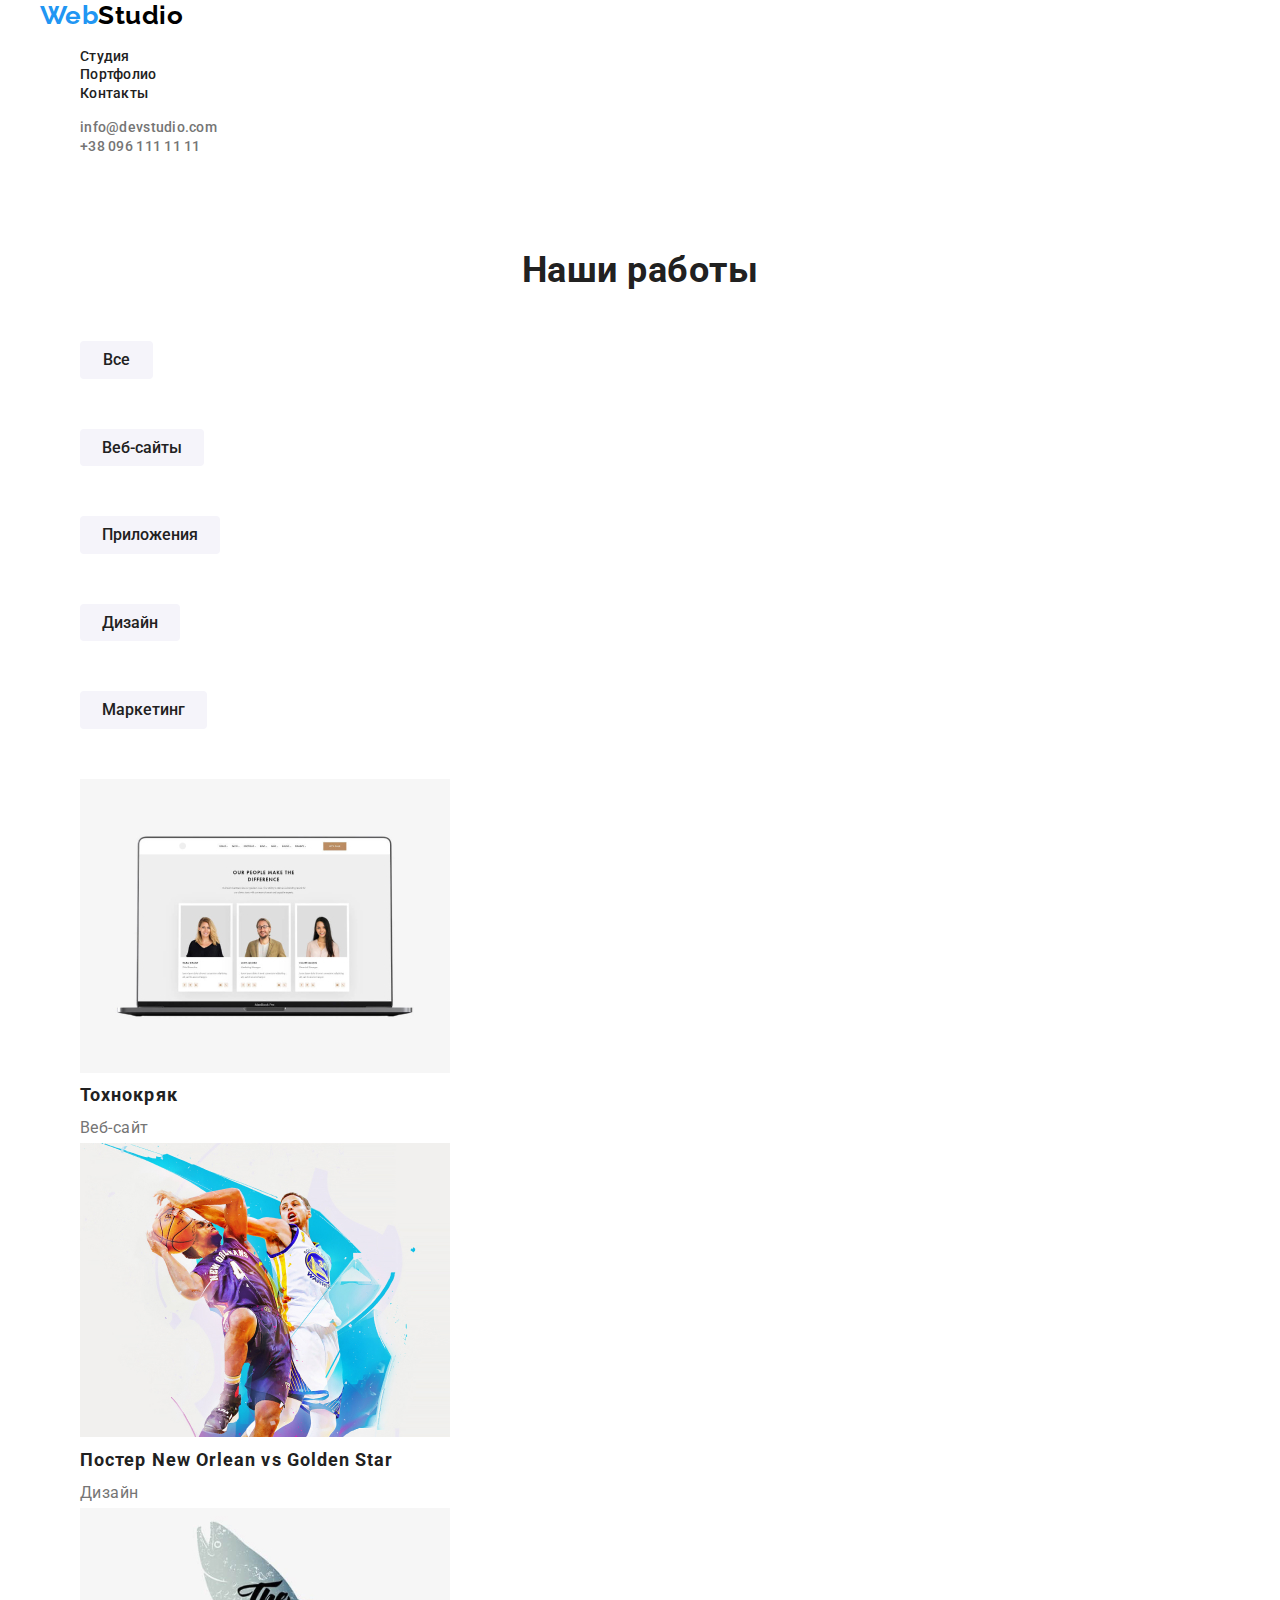
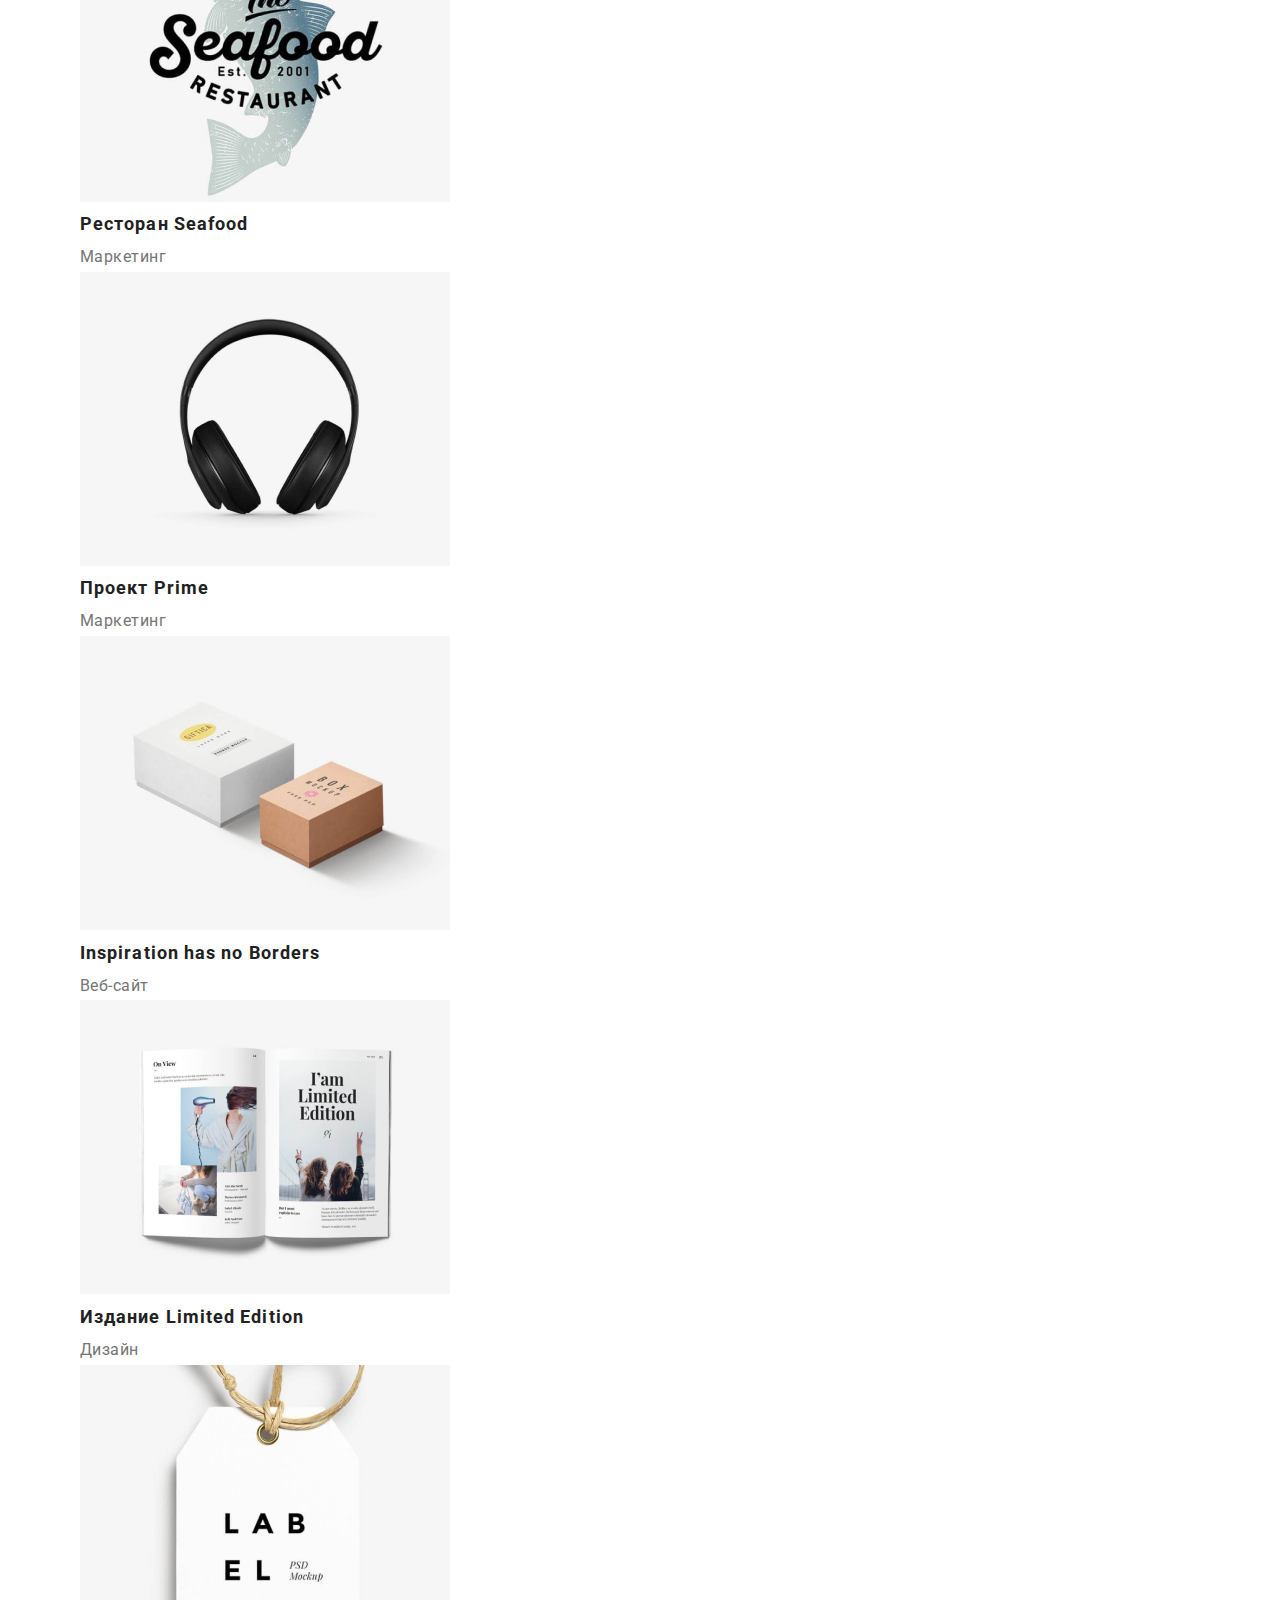
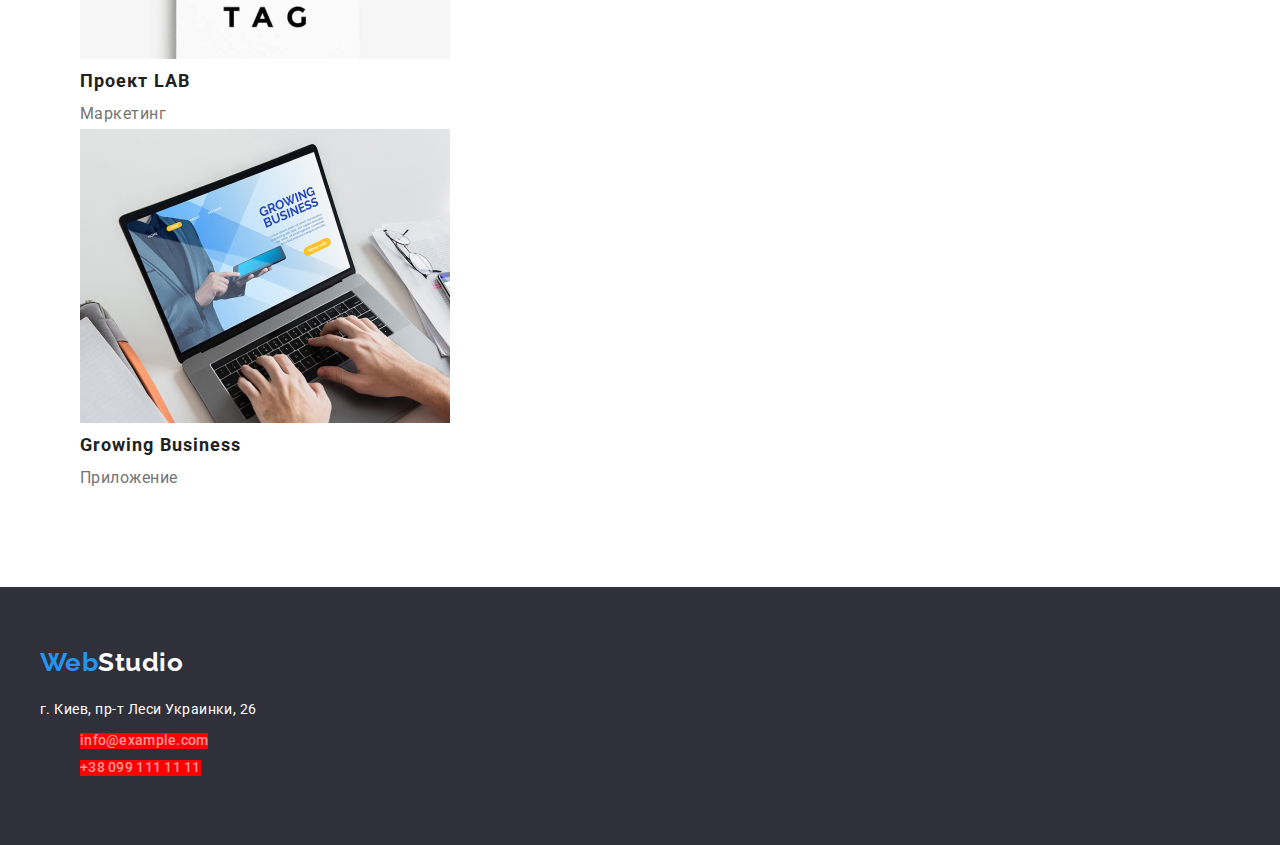
==== portfolio.html @ c57b148e "ДЗ -3-24.11" ====
<!DOCTYPE html>
<html lang="ru">
    <head>
    <meta charset="UTF-8">
    <meta http-equiv="X-UA-Compatible" content="IE=edge">
    <meta name="viewport" content="width=device-width, initial-scale=1.0">
    <title>WebStudio</title>
    <link rel="preconnect" href="https://fonts.googleapis.com">
    <link rel="preconnect" href="https://fonts.gstatic.com" crossorigin>
    <link href="https://fonts.googleapis.com/css2?family=Raleway:wght@700&family=Roboto:wght@400;500;700;900&display=swap"
        rel="stylesheet">
    <link rel="stylesheet" href=" https://cdnjs.cloudflare.com/ajax/libs/modern-normalize/1.1.0/modern-normalize.min.css">
    <link rel="stylesheet" href="./css/style.css">
</head>
<body>
    <!--Шапка сайта-->
    <header class="header section">
        <div class="container">
            <nav>
                <a class="logo" href="./index.html"><span>Web</span>Studio</a>
                <ul class="nav">
                    <li><a href="./index.html" class="nav-link">Студия</a></li>
                    <li><a href="./portfolio.html" class="nav-link">Портфолио</a></li>
                    <li><a href="" class="nav-link">Контакты</a></li>
                </ul>
            </nav>
            <ul class="contacts">
                <li><a href="mailto:info@devstudio.com" class="contact">info@devstudio.com</a></li>
                <li><a href="tel:+380961111111" class="contact">+38 096 111 11 11</a></li>
            </ul>
        </div>
    </header>
    <!--Основной контент-->
    <main class="main section">
        <!--Портфолио-->
        <section class="portfolio-section" >
           <div class="container">
                <h1 class="title">Наши работы</h1>
                <ul class="filter">
                    <li><button type="button" class="button">Все</button></li>
                    <li><button type="button" class="button">Веб-сайты</button></li>
                    <li><button type="button" class="button">Приложения</button></li>
                    <li><button type="button" class="button">Дизайн</button></li>
                    <li><button type="button" class="button">Маркетинг</button></li>
                </ul>
                <!--Наши проекты-->
                <ul class="projects">
                    <li class="project-item">
                        <a class="project-link" href="">
                            <img class="project-img" src="./image/project1.jpg" alt="Раскрытый ноутбук" width="370">
                            <div>
                                <h2 class="project-title">Тохнокряк</h2>
                                <p class="project-text">Веб-сайт</p>
                            </div>
                        </a>
                    </li>
                    <li class="project-item">
                        <a class="project-link" href="">
                            <img class="project-img" src="./image/project2.jpg" alt="Два парня играют в баскетбол" width="370">
                            <div>
                                <h2 class="project-title">Постер New Orlean vs Golden Star</h2>
                                <p class="project-text">Дизайн</p>
                            </div>
                
                        </a>
                    </li>
                    <li class="project-item">
                        <a class="project-link" href="">
                            <img class="project-img" src="./image/project3.jpg" alt="На фоне рыбы изображен текст" width="370">
                            <div>
                                <h2 class="project-title">Ресторан Seafood</h2>
                                <p class="project-text">Маркетинг</p>
                            </div>
                        </a>
                    </li>
                    <li class="project-item">
                        <a class="project-link" href="">
                            <img class="project-img" src="./image/project4.jpg" alt="Черные наушники" width="370">
                            <div>
                                <h2 class="project-title">Проект Prime</h2>
                                <p class="project-text">Маркетинг</p>
                            </div>
                        </a>
                    </li>
                    <li class="project-item">
                        <a class="project-link" href="">
                            <img class="project-img" src="./image/project5.jpg" alt="Монитор" width="370">
                            <div>
                                <h2 class="project-title">Inspiration has no Borders</h2>
                                <p class="project-text">Веб-сайт</p>
                            </div>
                        </a>
                    </li>
                    <li class="project-item">
                        <a class="project-link" href="">
                            <img class="project-img" src="./image/project7.jpg" alt="Раскрытый журнал" width="370">
                            <div>
                                <h2 class="project-title">Издание Limited Edition</h2>
                                <p class="project-text">Дизайн</p>
                            </div>
                        </a>
                    </li>
                    <li class="project-item">
                        <a class="project-link" href="">
                            <img class="project-img" src="./image/project8.jpg" alt="Бирка белого цвета" width="370">
                            <div>
                                <h2 class="project-title">Проект LAB</h2>
                                <p class="project-text">Маркетинг</p>
                            </div>
                        </a>
                    </li>
                    <li class="project-item">
                        <a class="project-link" href="">
                            <img class="project-img" src="./image/project9.jpg" alt="Руки печатают на ноутбуке" width="370">
                            <div>
                                <h2 class="project-title">Growing Business</h2>
                                <p class="project-text">Приложение</p>
                            </div>
                        </a>
                    </li>
                </ul>
           </div>
        </section>
    </main>
    <!--Футер-->
    <footer class="section-footer">
        <div class="container">
            <a class="logo footer" href=""><span>Web</span>Studio</a>
            <address class="address">г. Киев, пр-т Леси Украинки, 26</address>
            <ul class="contacts">
                <li> <a href="mailto:info@example.com" class="contact footer">info@example.com</a></li>
                <li> <a href="tel:+380991111111" class="contact footer">+38 099 111 11 11</a></li>
            </ul>
        </div>
    </footer>
</body>
</html>
---- css/style.css ----
:root {
  --primary-text-color: #212121;
  --secondary-text-color: #757575;
  --accent-color: #2196f3;
  --white-color: #ffffff;
  --black-color: black;
  --primary-backgroud-color: #ffffff;
  --secondary-background-color: #f5f4fa;
  --hero-background-color: #2f303a;
  --contact-color: rgba(255, 255, 255, 0.6);
}

body {
  background-color: var(--primary-backgroud-color);
  color: var(--primary-text-color);
  font-family: Roboto, sans-serif;
  letter-spacing: 0.03em;
}
ul {
  list-style: none;
}

.container {
  width: 1200px;
  margin-left: auto;
  margin-right: auto;
  /* outline: 2px solid red;
  background-color: rgb(140, 150, 179); */
}

.section {
  margin-bottom: 94px;
}
/* header */
/* logo */
.logo {
  font-family: Raleway, cursive;
  color: var(--black-color);
  font-weight: bold;
  font-size: 26px;
  line-height: 1.19;
  text-decoration: none;
}
.logo > span {
  color: var(--accent-color);
}
.nav-link {
  color: var(--primary-text-color);
  font-weight: 500;
  font-size: 14px;
  line-height: 1.14;
  letter-spacing: 0.02em;
  text-decoration: none;
}
.nav-link:hover,
.nav-link:focus {
  color: var(--accent-color);
}
.contacts {
  margin-top: 0;
  margin-bottom: 0;
}
.contact {
  color: var(--secondary-text-color);
  font-weight: 500;
  font-size: 14px;
  line-height: 1.14;
  letter-spacing: 0.02em;
  text-decoration: none;
}
.contact:hover,
.contact:focus {
  color: var(--accent-color);
}
/* main */
/* hero-section */
.section.hero {
  background-color: var(--hero-background-color);
  color: var(--white-color);
  text-align: center;
  padding: 200px 452px;
}
.hero-title {
  font-weight: 900;
  font-size: 44px;
  line-height: 1.36;
  letter-spacing: 0.06em;
  text-transform: uppercase;

  margin-top: 0;
  margin-bottom: 40px;
  min-width: 696px;
}
.hero-button {
  color: var(--white-color);
  background-color: var(--accent-color);
  border: 1px solid transparent;

  font-family: inherit;
  font-weight: bold;
  font-size: 16px;
  line-height: 1.87;
  display: inline-block;
  align-items: center;
  text-align: center;
  letter-spacing: 0.06em;

  cursor: pointer;

  margin-top: 0;
  margin-bottom: 0;
  padding: 10px 32px;
  min-width: 200px;
  border-radius: 4px;
}
.title {
  font-weight: bold;
  font-size: 36px;
  line-height: 1.17;
  text-align: center;
  margin-top: 0;
  margin-bottom: 50px;
}
/* features-section */
.features {
  margin-top: 0;
  margin-bottom: 0;
}

.feature-title {
  font-weight: bold;
  font-size: 14px;
  line-height: 1.14;
  letter-spacing: 0.03em;
  text-transform: uppercase;

  margin-top: 0;
  margin-bottom: 10px;
  min-width: 270px;
}

.feature-text {
  color: var(--secondary-text-color);
  font-size: 14px;
  line-height: 1.7;

  margin-top: 0;
  margin-bottom: 0;
  width: 270px;
}

/* work */
.work {
  margin-top: 0;
  margin-bottom: 0;
}
/* team-section */
.section.team {
  background-color: var(--secondary-background-color);
  padding-top: 94px;
  padding-bottom: 94px;
}
.team {
  margin-top: 0;
  margin-bottom: 0;
  padding: 0;
}
.team-link {
  margin-bottom: 30px;
}
.team-profession {
  color: var(--secondary-text-color);
}
.team-name {
  font-weight: 500;
  font-size: 16px;
  line-height: 1.9;
  text-align: center;

  margin-top: 0;
  margin-bottom: 10px;
}
.team-profession {
  color: var(--secondary-text-color);
  font-size: 16px;
  line-height: 1.9;
  text-align: center;

  margin-top: 0;
  margin-bottom: 0;
}
.team-item {
  background-color: var(--white-color);
  width: 270px;
}
/* footer */

.section-footer {
  background-color: var(--hero-background-color);
  padding-top: 60px;
  padding-bottom: 60px;
}
.address {
  color: var(--white-color);
  font-style: normal;
  font-size: 14px;
  line-height: 1.7;

  margin-bottom: 9px;
}
.logo.footer {
  color: var(--white-color);

  margin-top: 0;
  margin-bottom: 20px;
  display: inline-block;
}
.contact.footer {
  color: var(--contact-color);
  text-decoration: none;

  display: inline-block;
  margin-bottom: 9px;
  background-color: red;
}
.contact.footer:nth-child(5) {
  margin-bottom: 0;
  background-color: seagreen;
}

/* portfolio */
.button {
  color: var(--primary-text-color);
  background-color: var(--secondary-background-color);

  font-family: inherit;
  font-style: normal;
  font-weight: 500;
  font-size: 16px;
  line-height: 1.6;
  text-align: center;

  cursor: pointer;
  border: none;

  border-radius: 4px;
  display: inline-block;
  padding: 6px 22px;
  min-width: 73px;

  margin-bottom: 50px;
}
.button:hover,
.button:focus {
  background-color: var(--accent-color);
  color: var(--white-color);
}

/* projects */
.portfolio-section {
}
.filter {
  margin-top: 0;
  margin-bottom: 0;
}
.projects {
  margin-top: 0;
  margin-bottom: 0;
}
.project-link {
  text-decoration: none;
}
.project-title {
  color: var(--primary-text-color);
  font-weight: bold;
  font-size: 18px;
  line-height: 2;
  letter-spacing: 0.06em;

  margin-top: 0;
  margin-bottom: 0;
}
.project-text {
  color: var(--secondary-text-color);
  font-size: 16px;
  line-height: 1.87;

  margin-top: 0;
  margin-bottom: 0;
}
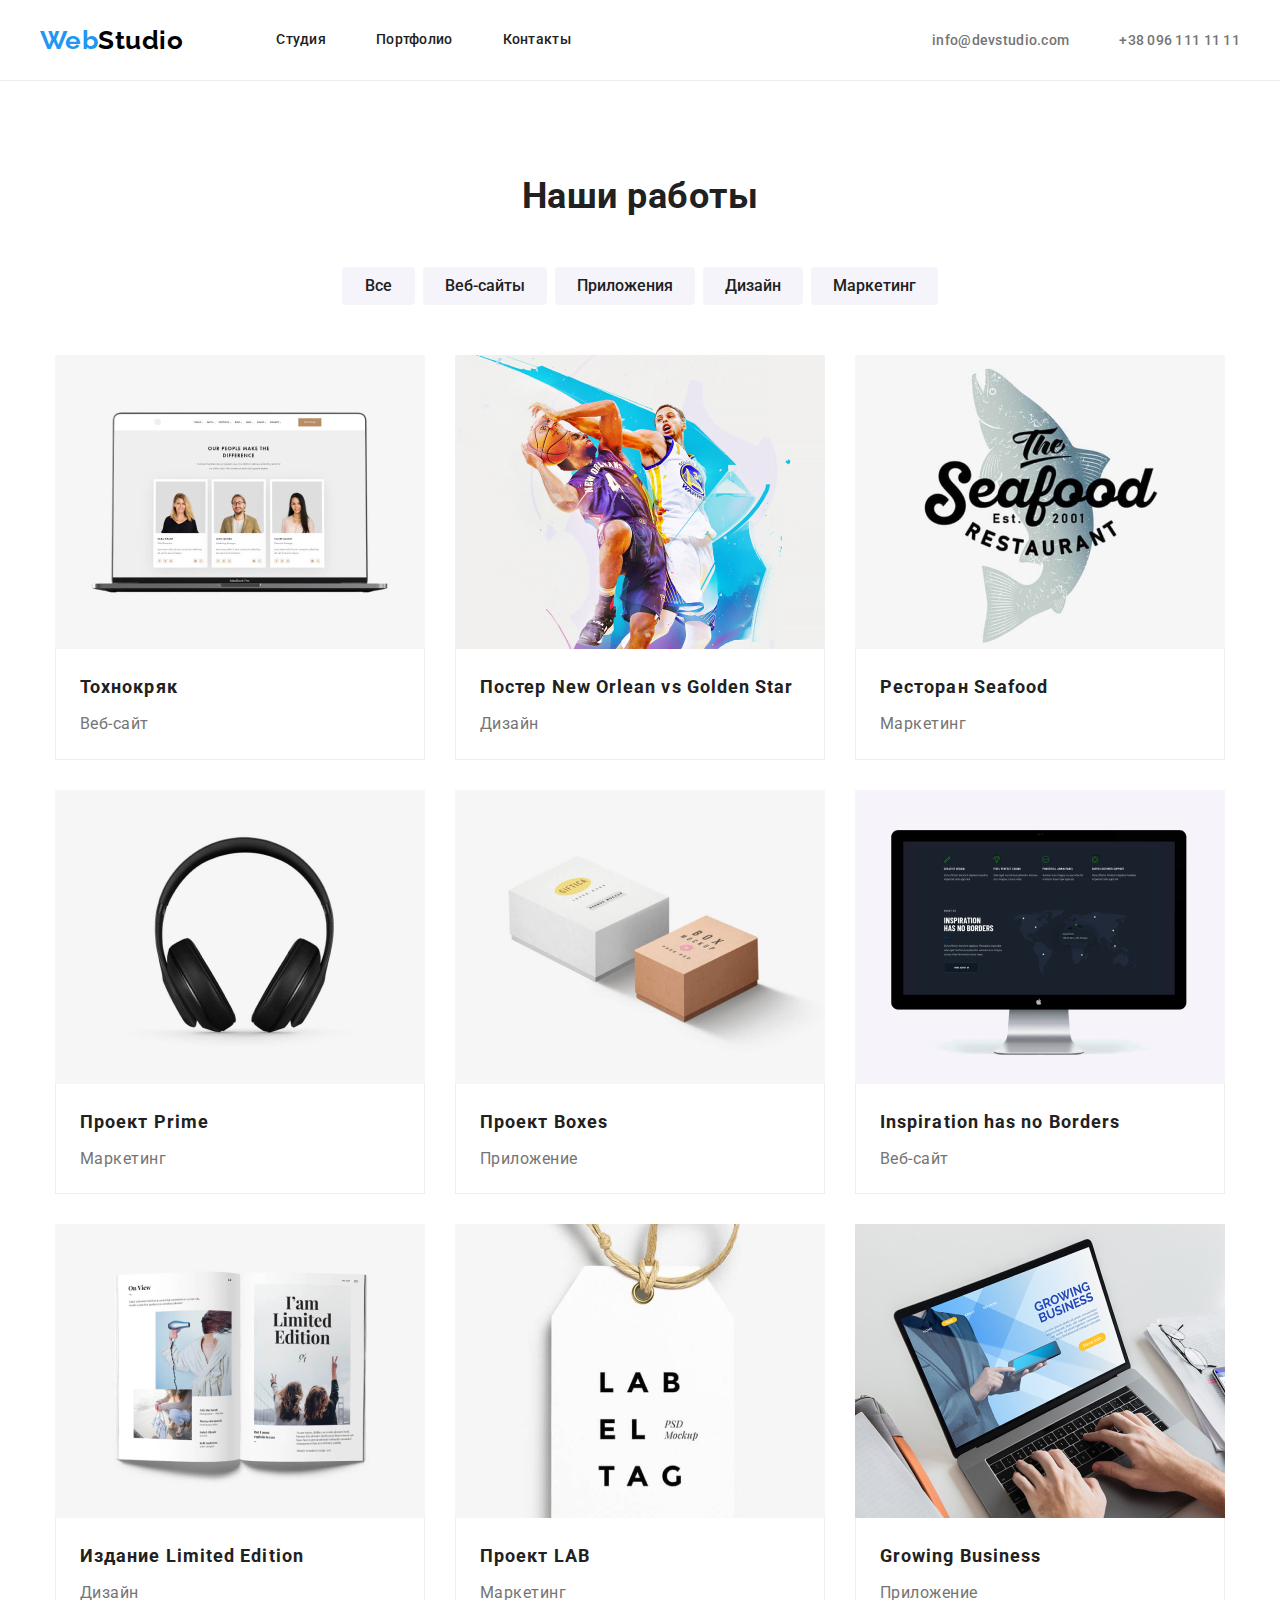
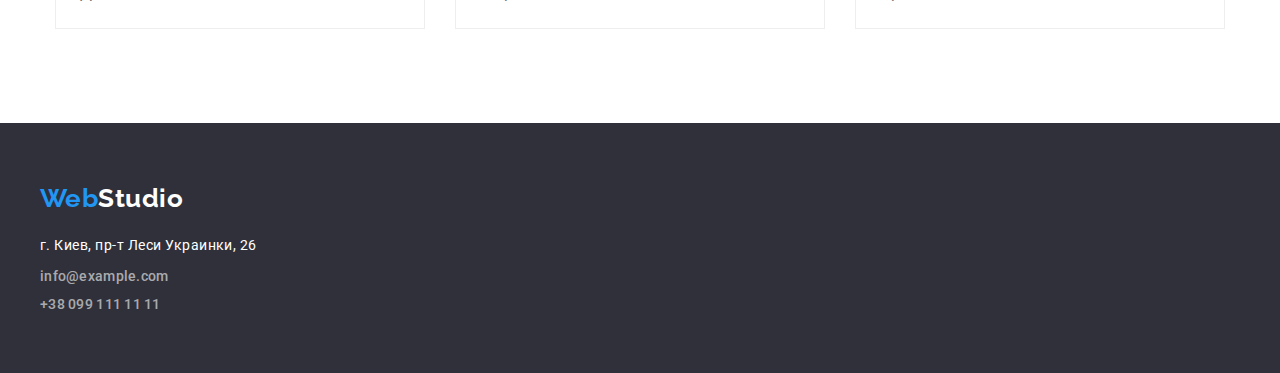
==== commit 093d0dd2: "ДЗ-3 -25.11" ====
--- a/portfolio.html
+++ b/portfolio.html
@@ -14,34 +14,34 @@
 </head>
 <body>
     <!--Шапка сайта-->
-    <header class="header section">
+    <header class="header">
         <div class="container">
-            <nav>
-                <a class="logo" href="./index.html"><span>Web</span>Studio</a>
-                <ul class="nav">
-                    <li><a href="./index.html" class="nav-link">Студия</a></li>
-                    <li><a href="./portfolio.html" class="nav-link">Портфолио</a></li>
-                    <li><a href="" class="nav-link">Контакты</a></li>
+            <nav class="nav">
+                <a class="logo" href="./index.html"><span class="logo-color">Web</span>Studio</a>
+                <ul class="nav-site">
+                    <li class="item"><a href="./index.html" class="nav-link">Студия</a></li>
+                    <li class="item"><a href="./portfolio.html" class="nav-link">Портфолио</a></li>
+                    <li class="item"><a href="" class="nav-link">Контакты</a></li>
                 </ul>
             </nav>
             <ul class="contacts">
-                <li><a href="mailto:info@devstudio.com" class="contact">info@devstudio.com</a></li>
-                <li><a href="tel:+380961111111" class="contact">+38 096 111 11 11</a></li>
+                <li class="item"><a href="mailto:info@devstudio.com" class="contact">info@devstudio.com</a></li>
+                <li class="item"><a href="tel:+380961111111" class="contact">+38 096 111 11 11</a></li>
             </ul>
         </div>
     </header>
     <!--Основной контент-->
-    <main class="main section">
+    <main class="main-section">
         <!--Портфолио-->
-        <section class="portfolio-section" >
+        <section class="section" >
            <div class="container">
                 <h1 class="title">Наши работы</h1>
                 <ul class="filter">
-                    <li><button type="button" class="button">Все</button></li>
-                    <li><button type="button" class="button">Веб-сайты</button></li>
-                    <li><button type="button" class="button">Приложения</button></li>
-                    <li><button type="button" class="button">Дизайн</button></li>
-                    <li><button type="button" class="button">Маркетинг</button></li>
+                    <li class="item"><button type="button" class="button">Все</button></li>
+                    <li class="item"><button type="button" class="button">Веб-сайты</button></li>
+                    <li class="item"><button type="button" class="button">Приложения</button></li>
+                    <li class="item"><button type="button" class="button">Дизайн</button></li>
+                    <li class="item"><button type="button" class="button">Маркетинг</button></li>
                 </ul>
                 <!--Наши проекты-->
                 <ul class="projects">
@@ -61,7 +61,6 @@
                                 <h2 class="project-title">Постер New Orlean vs Golden Star</h2>
                                 <p class="project-text">Дизайн</p>
                             </div>
-                
                         </a>
                     </li>
                     <li class="project-item">
@@ -84,7 +83,16 @@
                     </li>
                     <li class="project-item">
                         <a class="project-link" href="">
-                            <img class="project-img" src="./image/project5.jpg" alt="Монитор" width="370">
+                            <img class="project-img" src="./image/project5.jpg" alt="Две коробки" width="370">
+                            <div>
+                                <h2 class="project-title">Проект Boxes</h2>
+                                <p class="project-text">Приложение</p>
+                            </div>
+                        </a>
+                    </li>
+                    <li class="project-item">
+                        <a class="project-link" href="">
+                            <img class="project-img" src="./image/project6.jpg" alt="Монитор" width="370">
                             <div>
                                 <h2 class="project-title">Inspiration has no Borders</h2>
                                 <p class="project-text">Веб-сайт</p>
@@ -125,11 +133,11 @@
     <!--Футер-->
     <footer class="section-footer">
         <div class="container">
-            <a class="logo footer" href=""><span>Web</span>Studio</a>
+            <a class="logo footer" href=""><span class="logo-color">Web</span>Studio</a>
             <address class="address">г. Киев, пр-т Леси Украинки, 26</address>
             <ul class="contacts">
-                <li> <a href="mailto:info@example.com" class="contact footer">info@example.com</a></li>
-                <li> <a href="tel:+380991111111" class="contact footer">+38 099 111 11 11</a></li>
+                <li class="contact-item"><a href="mailto:info@example.com" class="contact footer">info@example.com</a></li>
+                <li class="contact-item"><a href="tel:+380991111111" class="contact footer">+38 099 111 11 11</a></>
             </ul>
         </div>
     </footer>
--- a/css/style.css
+++ b/css/style.css
@@ -19,19 +19,42 @@
 ul {
   list-style: none;
 }
-
+h1,
+h2,
+h3,
+p,
+ul {
+  margin-top: 0;
+  margin-bottom: 0;
+  padding-left: 0;
+}
 .container {
   width: 1200px;
   margin-left: auto;
   margin-right: auto;
-  /* outline: 2px solid red;
-  background-color: rgb(140, 150, 179); */
 }
 
 .section {
-  margin-bottom: 94px;
+  padding-top: 94px;
+  padding-bottom: 94px;
+}
+.section:nth-child(3) {
+  padding-top: 0;
 }
 /* header */
+.header {
+  border-bottom: 1px solid #ececec;
+}
+.header .container {
+  display: flex;
+  align-items: center;
+  justify-content: ;
+}
+/* nav */
+.nav {
+  display: flex;
+  align-items: center;
+}
 /* logo */
 .logo {
   font-family: Raleway, cursive;
@@ -41,8 +64,17 @@
   line-height: 1.19;
   text-decoration: none;
 }
-.logo > span {
+.logo-color {
   color: var(--accent-color);
+}
+/* nav-site */
+.nav-site {
+  display: flex;
+  margin-left: 93px;
+  padding-left: 0;
+}
+.nav .item + .item {
+  margin-left: 50px;
 }
 .nav-link {
   color: var(--primary-text-color);
@@ -51,14 +83,22 @@
   line-height: 1.14;
   letter-spacing: 0.02em;
   text-decoration: none;
+
+  display: block;
+  padding-top: 32px;
+  padding-bottom: 32px;
 }
 .nav-link:hover,
 .nav-link:focus {
   color: var(--accent-color);
 }
-.contacts {
-  margin-top: 0;
-  margin-bottom: 0;
+/* header contacts  */
+.header .contacts {
+  display: flex;
+  margin-left: auto;
+}
+.contacts .item + .item {
+  margin-left: 50px;
 }
 .contact {
   color: var(--secondary-text-color);
@@ -74,7 +114,7 @@
 }
 /* main */
 /* hero-section */
-.section.hero {
+.section-hero {
   background-color: var(--hero-background-color);
   color: var(--white-color);
   text-align: center;
@@ -87,7 +127,6 @@
   letter-spacing: 0.06em;
   text-transform: uppercase;
 
-  margin-top: 0;
   margin-bottom: 40px;
   min-width: 696px;
 }
@@ -123,10 +162,9 @@
 }
 /* features-section */
 .features {
-  margin-top: 0;
-  margin-bottom: 0;
-}
-
+  display: flex;
+  justify-content: space-around;
+}
 .feature-title {
   font-weight: bold;
   font-size: 14px;
@@ -151,47 +189,45 @@
 
 /* work */
 .work {
-  margin-top: 0;
-  margin-bottom: 0;
+  display: flex;
+  justify-content: space-around;
 }
 /* team-section */
 .section.team {
   background-color: var(--secondary-background-color);
-  padding-top: 94px;
-  padding-bottom: 94px;
 }
 .team {
-  margin-top: 0;
-  margin-bottom: 0;
-  padding: 0;
+  display: flex;
+  justify-content: space-around;
 }
 .team-link {
-  margin-bottom: 30px;
+  display: block;
 }
 .team-profession {
   color: var(--secondary-text-color);
 }
 .team-name {
-  font-weight: 500;
-  font-size: 16px;
-  line-height: 1.9;
-  text-align: center;
-
-  margin-top: 0;
-  margin-bottom: 10px;
+    font-weight: 500;
+    font-size: 16px;
+    line-height: 1.9;
+    text-align: center;
+    
+    margin-   bottom: 10px;
 }
 .team-profession {
-  color: var(--secondary-text-color);
-  font-size: 16px;
-  line-height: 1.9;
-  text-align: center;
-
-  margin-top: 0;
-  margin-bottom: 0;
+    color: var(--secondary-text-color);
+    font-size: 16px;
+    line-height: 1.9;
+    text-align: center;
 }
 .team-item {
-  background-color: var(--white-color);
   width: 270px;
+}
+.team-item > div {
+    padding-top: 30px;
+    padding-bottom: 30px;
+    
+    background-color: var(--white-color);
 }
 /* footer */
 
@@ -218,17 +254,15 @@
 .contact.footer {
   color: var(--contact-color);
   text-decoration: none;
-
-  display: inline-block;
+}
+.contact-item {
   margin-bottom: 9px;
-  background-color: red;
-}
-.contact.footer:nth-child(5) {
+}
+.contact-item:last-child {
   margin-bottom: 0;
-  background-color: seagreen;
-}
-
+}
 /* portfolio */
+/* filter */
 .button {
   color: var(--primary-text-color);
   background-color: var(--secondary-background-color);
@@ -247,44 +281,55 @@
   display: inline-block;
   padding: 6px 22px;
   min-width: 73px;
-
-  margin-bottom: 50px;
 }
 .button:hover,
 .button:focus {
   background-color: var(--accent-color);
   color: var(--white-color);
 }
-
+.filter {
+  display: flex;
+  justify-content: center;
+  margin-bottom: 50px;
+}
+.filter .item + .item {
+  margin-left: 8px;
+}
 /* projects */
-.portfolio-section {
-}
-.filter {
-  margin-top: 0;
-  margin-bottom: 0;
-}
 .projects {
-  margin-top: 0;
-  margin-bottom: 0;
+  display: flex;
+  justify-content: space-around;
+  flex-wrap: wrap;
+}
+.project-item:nth-child(-n + 6) {
+  margin-bottom: 30px;
 }
 .project-link {
   text-decoration: none;
 }
+.project-img {
+  display: block;
+}
+.project-link > div {
+  padding: 20px 24px;
+  border-bottom: 1px solid #eeeeee;
+  border-left: 1px solid #eeeeee;
+  border-right: 1px solid #eeeeee;
+
+  background-color: var(--white-color);
+}
+
 .project-title {
+  margin-bottom: 4px;
+
   color: var(--primary-text-color);
   font-weight: bold;
   font-size: 18px;
   line-height: 2;
   letter-spacing: 0.06em;
-
-  margin-top: 0;
-  margin-bottom: 0;
 }
 .project-text {
   color: var(--secondary-text-color);
   font-size: 16px;
   line-height: 1.87;
-
-  margin-top: 0;
-  margin-bottom: 0;
-}
+}
